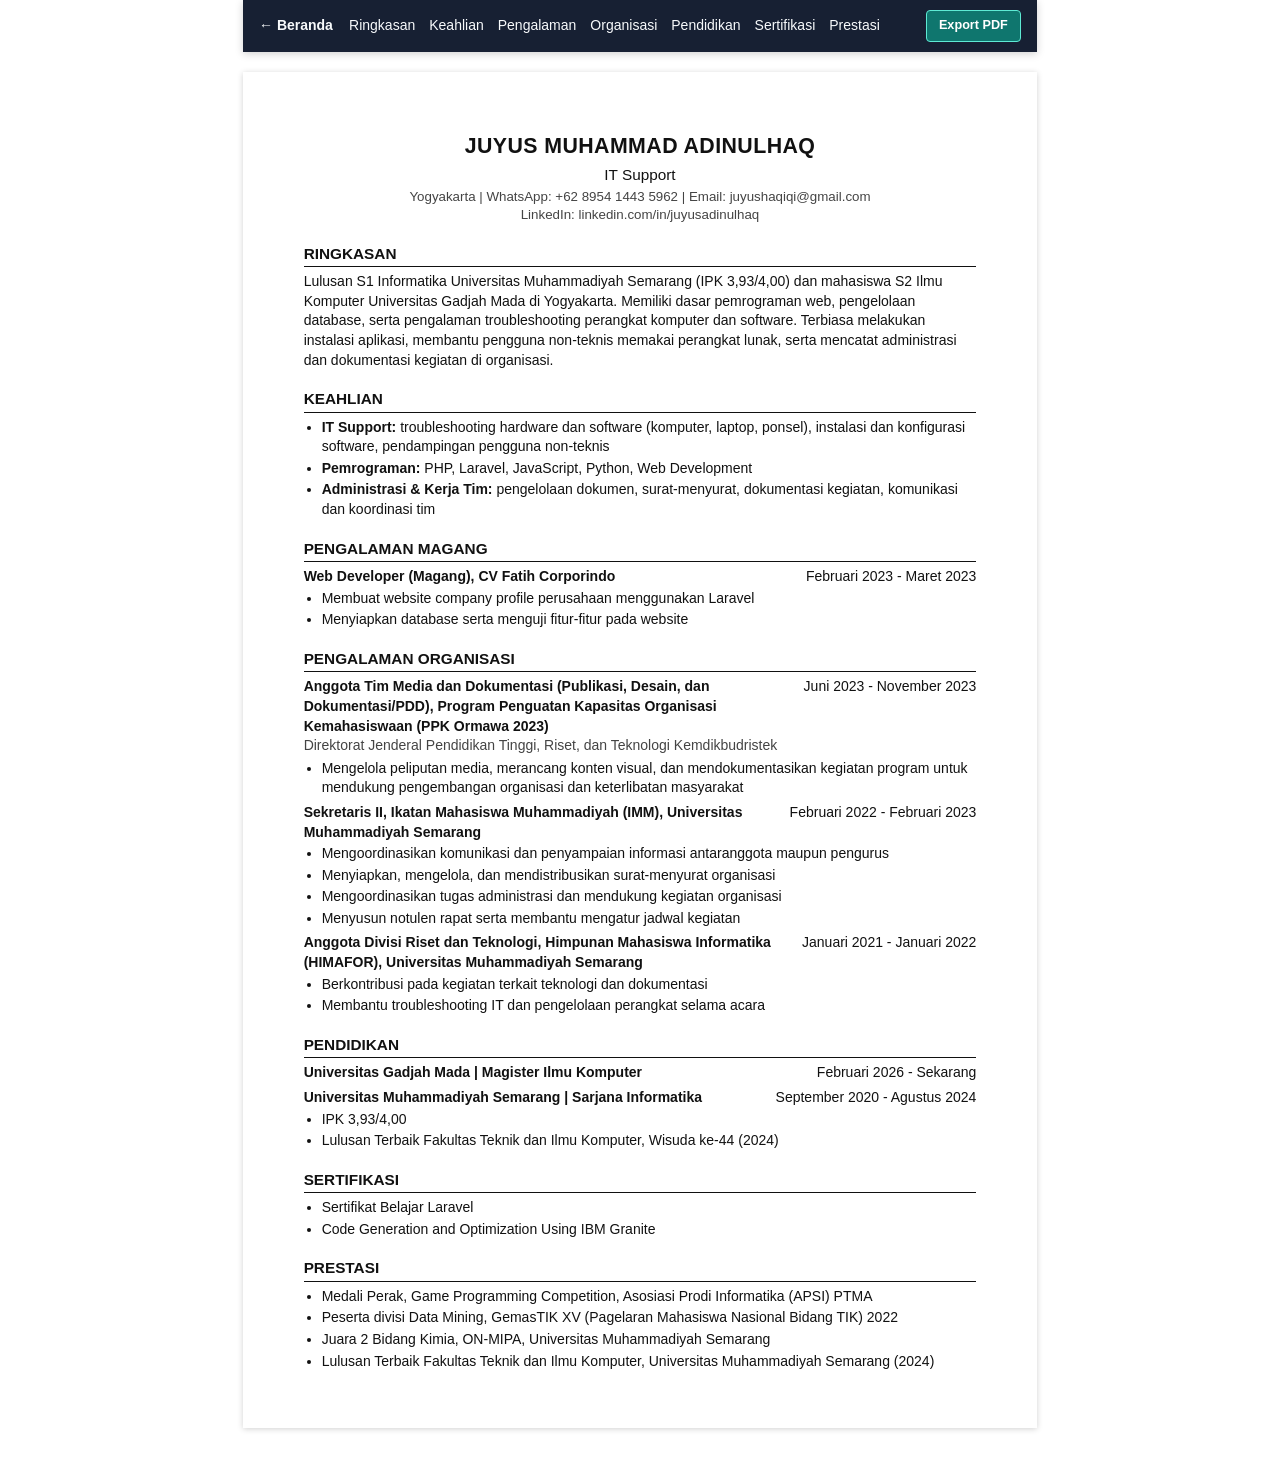
==== cv/CV_Juyus_Muhammad_Adinulhaq.html @ 162675bf "Add CV for Juyus Muhammad Adinulhaq with responsive design and theme support" ====
<!DOCTYPE html>
<html lang="id">
<head>
<meta charset="utf-8">
<meta name="viewport" content="width=device-width, initial-scale=1">
<title>CV Juyus Muhammad Adinulhaq - IT Support</title>
<script>
  try {
    const savedTheme = localStorage.getItem('portfolio-theme');
    const systemTheme = matchMedia('(prefers-color-scheme: light)').matches ? 'light' : 'dark';
    document.documentElement.dataset.theme = savedTheme === 'light' || savedTheme === 'dark' ? savedTheme : systemTheme;
  } catch {
    document.documentElement.dataset.theme = matchMedia('(prefers-color-scheme: light)').matches ? 'light' : 'dark';
  }
</script>
<style>
  :root {
    color-scheme: dark;
    --page-bg:#0b1020;
    --paper:#fff;
    --ink:#111;
    --muted:#444;
    --rule:#111;
    --accent:#0d9488;
    --focus:#fbbf24;
  }
  [data-theme="light"] {
    color-scheme: light;
    --page-bg:#fff;
    --paper:#fff;
    --ink:#111;
    --muted:#444;
    --rule:#111;
    --accent:#0d9488;
    --focus:#b45309;
  }
  * { box-sizing: border-box; }
  html { background:var(--page-bg); scroll-behavior:smooth; scroll-padding-top:72px; }
  body {
    margin: 0;
    font-family: Arial, Helvetica, sans-serif;
    font-size: 10.5pt;
    line-height: 1.4;
    color: var(--ink);
    background:var(--page-bg);
  }
  main {
    max-width: 210mm;
    margin: 20px auto 32px;
    padding: 16mm 16mm 14mm;
    background:var(--paper);
    box-shadow: 0 1px 6px rgba(0,0,0,.18);
  }
  .cv-nav {
    position:sticky; top:0; z-index:2;
    max-width:210mm; margin:0 auto; padding:10px 16px;
    display:flex; align-items:center; gap:16px;
    color:#f8fafc; background:#172033;
    box-shadow:0 2px 8px rgba(0,0,0,.18);
  }
  .cv-nav a { color:inherit; text-decoration:none; }
  .cv-nav__home { flex:none; font-weight:700; }
  .cv-nav__links { display:flex; gap:14px; overflow-x:auto; white-space:nowrap; flex:1; }
  .cv-nav a:hover { color:#5eead4; text-decoration:underline; text-underline-offset:3px; }
  .cv-nav a:focus-visible { outline:2px solid var(--focus); outline-offset:3px; }
  .cv-nav__print {
    flex:none;
    padding:6px 12px;
    border:1px solid #5eead4;
    border-radius:4px;
    background:#0f766e;
    color:#fff;
    font:inherit;
    font-size:9.5pt;
    font-weight:700;
    cursor:pointer;
    white-space:nowrap;
  }
  .cv-nav__print:hover { background:#0d9488; }
  .cv-nav__print:focus-visible { outline:2px solid var(--focus); outline-offset:3px; }
  header { text-align:center; margin-bottom: 4px; }
  h1 { font-size: 16pt; margin: 0 0 2px; letter-spacing: .02em; }
  .title { font-size: 11.5pt; margin: 0 0 2px; }
  .meta { margin:0 0 8px; color:var(--muted); font-size:9pt; }
  .contact { margin: 0; font-size: 10pt; color: var(--muted); }
  .contact a { color: inherit; text-decoration: none; }
  .contact a:hover { color:var(--accent); text-decoration:underline; }
  section { margin-top: 18px; scroll-margin-top:72px; }
  h2 {
    font-size: 11.5pt;
    margin: 0 0 5px;
    padding-bottom: 2px;
    border-bottom: 1.5px solid var(--rule);
    text-transform: uppercase;
  }
  p { margin: 0 0 4px; }
  ul { margin: 2px 0 4px; padding-left: 18px; }
  li { margin-bottom: 2px; }
  .row { display:flex; justify-content:space-between; gap: 12px; margin-top: 5px; }
  .row strong { font-weight: 700; }
  .row span { white-space: nowrap; }
  .subline { margin:0 0 3px; color:var(--muted); }
  @media (max-width: 600px) {
    .cv-nav { gap:12px; padding:10px 16px; }
    .cv-nav__links { gap:12px; }
    main { margin: 16px 12px 24px; padding: 24px 20px; box-shadow:0 1px 6px rgba(0,0,0,.12); }
    .row { flex-direction: column; gap: 0; }
    .row span { white-space: normal; color: var(--muted); }
  }
  @media print {
    @page { size: A4; margin: 12mm; }
    html, body, main { background:#fff; color:#111; }
    .cv-nav { display:none; }
    main { margin:0; padding:0; box-shadow:none; max-width:none; }
    a { color:#111 !important; text-decoration:none; }
  }
</style>
</head>
<body>
<nav class="cv-nav" aria-label="Navigasi CV">
  <a class="cv-nav__home" href="../index.html">&larr; Beranda</a>
  <div class="cv-nav__links">
    <a href="#ringkasan">Ringkasan</a>
    <a href="#keahlian">Keahlian</a>
    <a href="#pengalaman">Pengalaman</a>
    <a href="#organisasi">Organisasi</a>
    <a href="#pendidikan">Pendidikan</a>
    <a href="#sertifikasi">Sertifikasi</a>
    <a href="#prestasi">Prestasi</a>
  </div>
  <button class="cv-nav__print" type="button" data-export-pdf>Export PDF</button>
</nav>
<main>
  <header>
    <h1>JUYUS MUHAMMAD ADINULHAQ</h1>
    <p class="title">IT Support</p>
    <p class="contact">Yogyakarta | WhatsApp: <a href="https://wa.me/6289541443596">+62 8954 1443 5962</a> | Email: <a href="mailto:juyushaqiqi@gmail.com">juyushaqiqi@gmail.com</a></p>
    <p class="contact">LinkedIn: <a href="https://linkedin.com/in/juyusadinulhaq">linkedin.com/in/juyusadinulhaq</a></p>
  </header>

  <section id="ringkasan" aria-labelledby="ringkasan-title">
    <h2 id="ringkasan-title">Ringkasan</h2>
    <p>Lulusan S1 Informatika Universitas Muhammadiyah Semarang (IPK 3,93/4,00) dan mahasiswa S2 Ilmu Komputer Universitas Gadjah Mada di Yogyakarta. Memiliki dasar pemrograman web, pengelolaan database, serta pengalaman troubleshooting perangkat komputer dan software. Terbiasa melakukan instalasi aplikasi, membantu pengguna non-teknis memakai perangkat lunak, serta mencatat administrasi dan dokumentasi kegiatan di organisasi.</p>
  </section>

  <section id="keahlian" aria-labelledby="keahlian-title">
    <h2 id="keahlian-title">Keahlian</h2>
    <ul>
      <li><strong>IT Support:</strong> troubleshooting hardware dan software (komputer, laptop, ponsel), instalasi dan konfigurasi software, pendampingan pengguna non-teknis</li>
      <li><strong>Pemrograman:</strong> PHP, Laravel, JavaScript, Python, Web Development</li>
      <li><strong>Administrasi &amp; Kerja Tim:</strong> pengelolaan dokumen, surat-menyurat, dokumentasi kegiatan, komunikasi dan koordinasi tim</li>
    </ul>
  </section>

  <section id="pengalaman" aria-labelledby="pengalaman-title">
    <h2 id="pengalaman-title">Pengalaman Magang</h2>
    <div class="row"><strong>Web Developer (Magang), CV Fatih Corporindo</strong><span>Februari 2023 - Maret 2023</span></div>
    <ul>
      <li>Membuat website company profile perusahaan menggunakan Laravel</li>
      <li>Menyiapkan database serta menguji fitur-fitur pada website</li>
    </ul>
  </section>

  <section id="organisasi" aria-labelledby="organisasi-title">
    <h2 id="organisasi-title">Pengalaman Organisasi</h2>
    <div class="row"><strong>Anggota Tim Media dan Dokumentasi (Publikasi, Desain, dan Dokumentasi/PDD), Program Penguatan Kapasitas Organisasi Kemahasiswaan (PPK Ormawa 2023)</strong><span>Juni 2023 - November 2023</span></div>
    <p class="subline">Direktorat Jenderal Pendidikan Tinggi, Riset, dan Teknologi Kemdikbudristek</p>
    <ul>
      <li>Mengelola peliputan media, merancang konten visual, dan mendokumentasikan kegiatan program untuk mendukung pengembangan organisasi dan keterlibatan masyarakat</li>
    </ul>

    <div class="row"><strong>Sekretaris II, Ikatan Mahasiswa Muhammadiyah (IMM), Universitas Muhammadiyah Semarang</strong><span>Februari 2022 - Februari 2023</span></div>
    <ul>
      <li>Mengoordinasikan komunikasi dan penyampaian informasi antaranggota maupun pengurus</li>
      <li>Menyiapkan, mengelola, dan mendistribusikan surat-menyurat organisasi</li>
      <li>Mengoordinasikan tugas administrasi dan mendukung kegiatan organisasi</li>
      <li>Menyusun notulen rapat serta membantu mengatur jadwal kegiatan</li>
    </ul>

    <div class="row"><strong>Anggota Divisi Riset dan Teknologi, Himpunan Mahasiswa Informatika (HIMAFOR), Universitas Muhammadiyah Semarang</strong><span>Januari 2021 - Januari 2022</span></div>
    <ul>
      <li>Berkontribusi pada kegiatan terkait teknologi dan dokumentasi</li>
      <li>Membantu troubleshooting IT dan pengelolaan perangkat selama acara</li>
    </ul>
  </section>

  <section id="pendidikan" aria-labelledby="pendidikan-title">
    <h2 id="pendidikan-title">Pendidikan</h2>
    <div class="row"><strong>Universitas Gadjah Mada | Magister Ilmu Komputer</strong><span>Februari 2026 - Sekarang</span></div>
    <div class="row"><strong>Universitas Muhammadiyah Semarang | Sarjana Informatika</strong><span>September 2020 - Agustus 2024</span></div>
    <ul>
      <li>IPK 3,93/4,00</li>
      <li>Lulusan Terbaik Fakultas Teknik dan Ilmu Komputer, Wisuda ke-44 (2024)</li>
    </ul>
  </section>

  <section id="sertifikasi" aria-labelledby="sertifikasi-title">
    <h2 id="sertifikasi-title">Sertifikasi</h2>
    <ul>
      <li>Sertifikat Belajar Laravel</li>
      <li>Code Generation and Optimization Using IBM Granite</li>
    </ul>
  </section>

  <section id="prestasi" aria-labelledby="prestasi-title">
    <h2 id="prestasi-title">Prestasi</h2>
    <ul>
      <li>Medali Perak, Game Programming Competition, Asosiasi Prodi Informatika (APSI) PTMA</li>
      <li>Peserta divisi Data Mining, GemasTIK XV (Pagelaran Mahasiswa Nasional Bidang TIK) 2022</li>
      <li>Juara 2 Bidang Kimia, ON-MIPA, Universitas Muhammadiyah Semarang</li>
      <li>Lulusan Terbaik Fakultas Teknik dan Ilmu Komputer, Universitas Muhammadiyah Semarang (2024)</li>
    </ul>
  </section>
</main>
<script>
  document.querySelector('[data-export-pdf]')?.addEventListener('click', () => {
    window.print();
  });
</script>
</body>
</html>
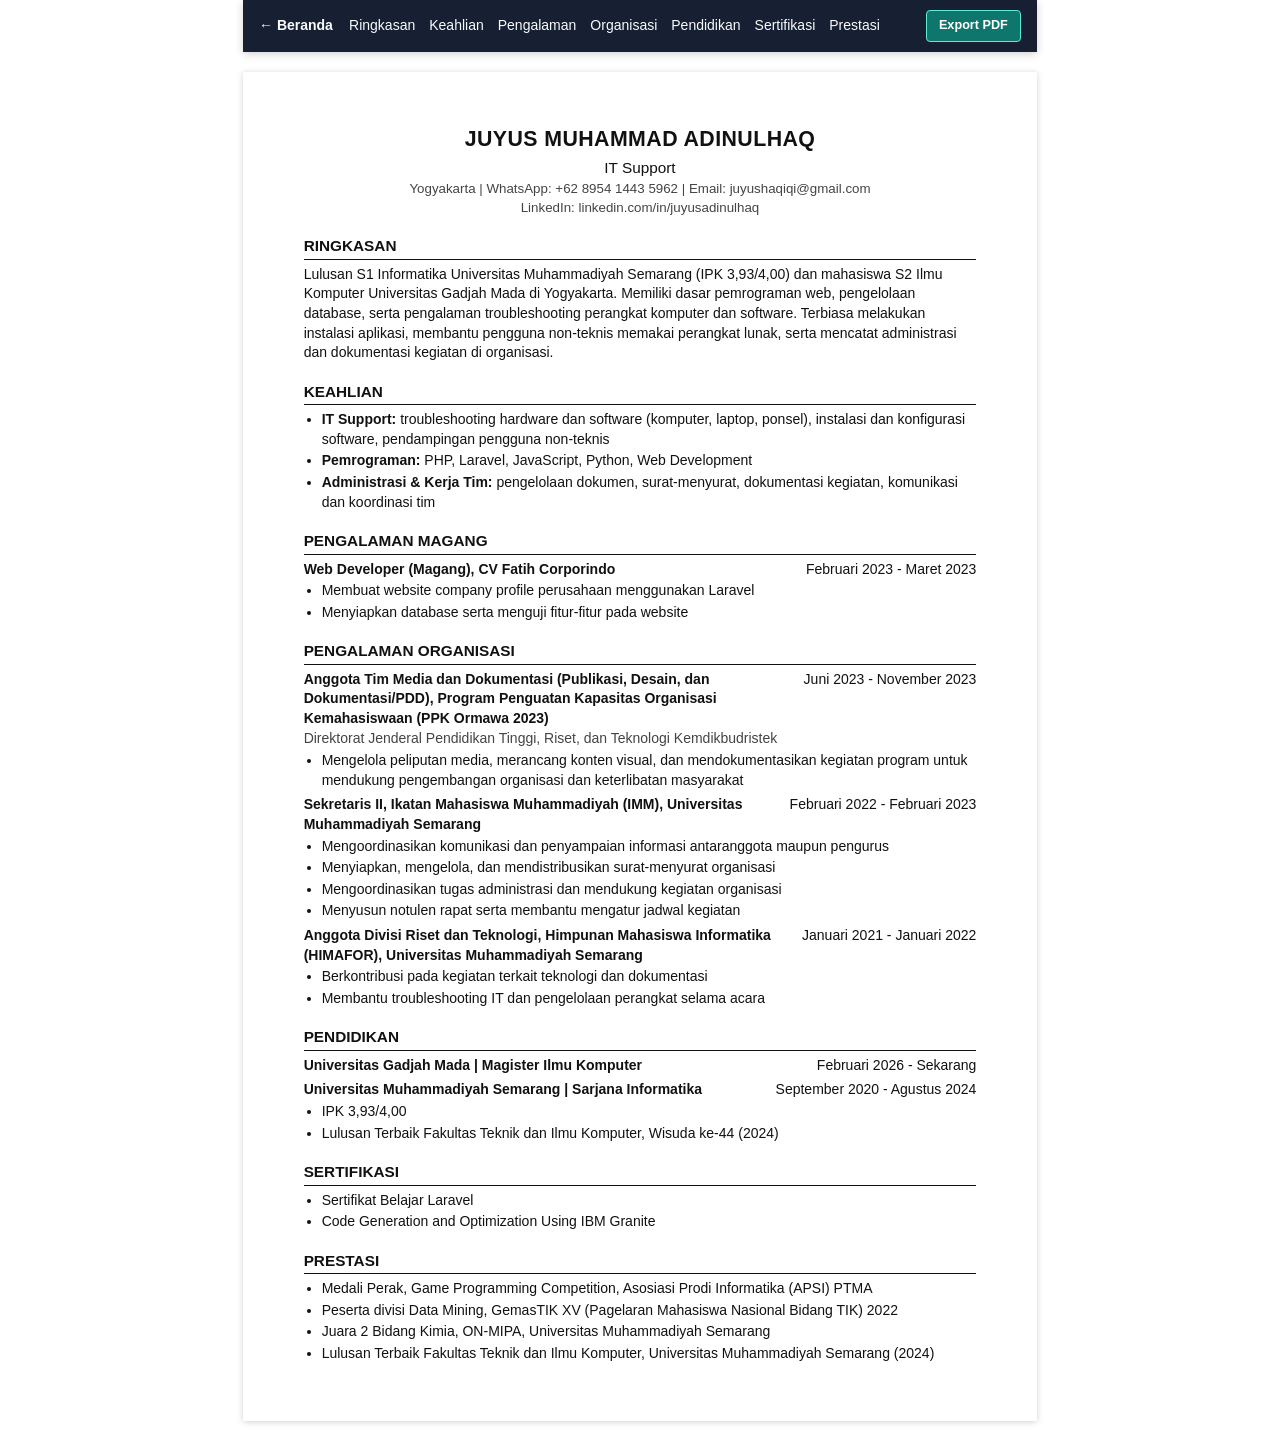
==== commit 8c98727d: "Update CV layout for better print formatting and responsiveness" ====
--- a/cv/CV_Juyus_Muhammad_Adinulhaq.html
+++ b/cv/CV_Juyus_Muhammad_Adinulhaq.html
@@ -45,9 +45,11 @@
     background:var(--page-bg);
   }
   main {
-    max-width: 210mm;
+    width: 210mm;
+    max-width: 100%;
+    min-height: 297mm;
     margin: 20px auto 32px;
-    padding: 16mm 16mm 14mm;
+    padding: 14mm 16mm;
     background:var(--paper);
     box-shadow: 0 1px 6px rgba(0,0,0,.18);
   }
@@ -100,18 +102,22 @@
   .row strong { font-weight: 700; }
   .row span { white-space: nowrap; }
   .subline { margin:0 0 3px; color:var(--muted); }
+  @page {
+    size: A4 portrait;
+    margin: 12mm 14mm;
+  }
   @media (max-width: 600px) {
     .cv-nav { gap:12px; padding:10px 16px; }
     .cv-nav__links { gap:12px; }
-    main { margin: 16px 12px 24px; padding: 24px 20px; box-shadow:0 1px 6px rgba(0,0,0,.12); }
+    main { width: auto; min-height: auto; margin: 16px 12px 24px; padding: 24px 20px; box-shadow:0 1px 6px rgba(0,0,0,.12); }
     .row { flex-direction: column; gap: 0; }
     .row span { white-space: normal; color: var(--muted); }
   }
   @media print {
-    @page { size: A4; margin: 12mm; }
-    html, body, main { background:#fff; color:#111; }
+    html, body { width: 210mm; background:#fff; color:#111; }
     .cv-nav { display:none; }
-    main { margin:0; padding:0; box-shadow:none; max-width:none; }
+    main { width: 100%; min-height: 0; margin:0; padding:0; box-shadow:none; max-width:none; background:#fff; color:#111; }
+    section { margin-top: 13px; break-inside: avoid; }
     a { color:#111 !important; text-decoration:none; }
   }
 </style>
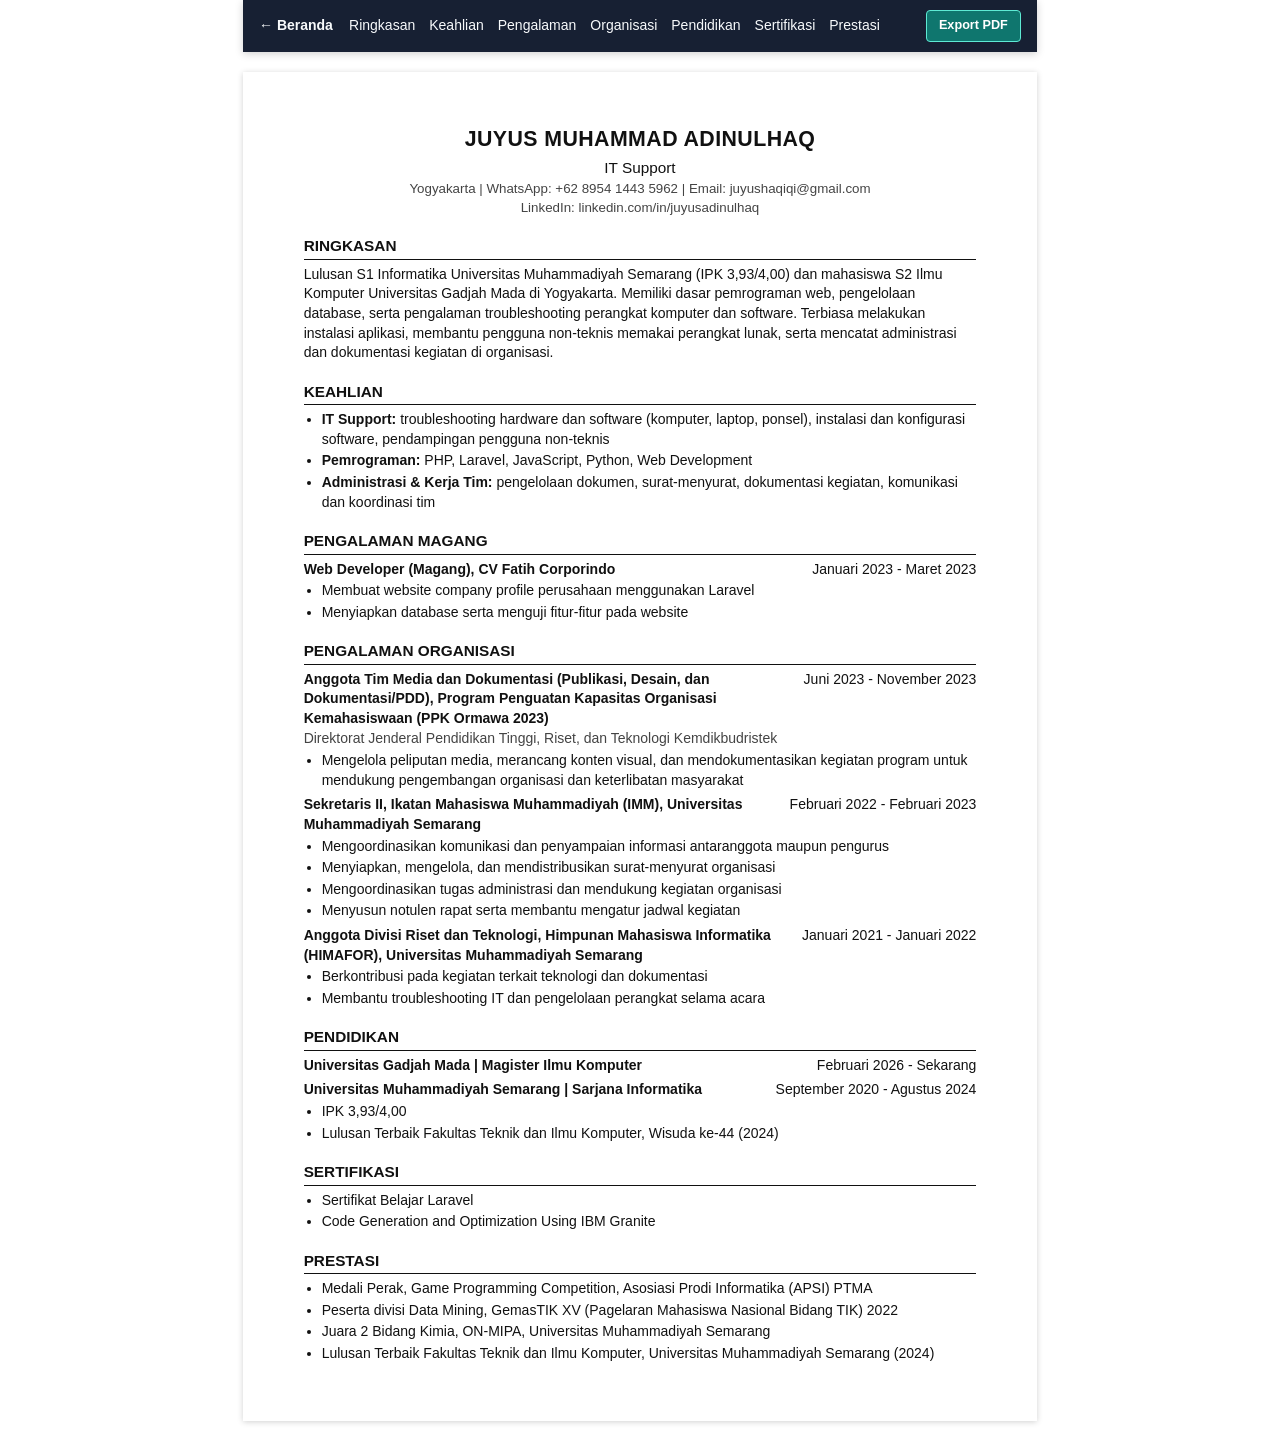
==== commit f454d311: "Update internship experience dates for CV" ====
--- a/cv/CV_Juyus_Muhammad_Adinulhaq.html
+++ b/cv/CV_Juyus_Muhammad_Adinulhaq.html
@@ -160,7 +160,7 @@
 
   <section id="pengalaman" aria-labelledby="pengalaman-title">
     <h2 id="pengalaman-title">Pengalaman Magang</h2>
-    <div class="row"><strong>Web Developer (Magang), CV Fatih Corporindo</strong><span>Februari 2023 - Maret 2023</span></div>
+    <div class="row"><strong>Web Developer (Magang), CV Fatih Corporindo</strong><span>Januari 2023 - Maret 2023</span></div>
     <ul>
       <li>Membuat website company profile perusahaan menggunakan Laravel</li>
       <li>Menyiapkan database serta menguji fitur-fitur pada website</li>
